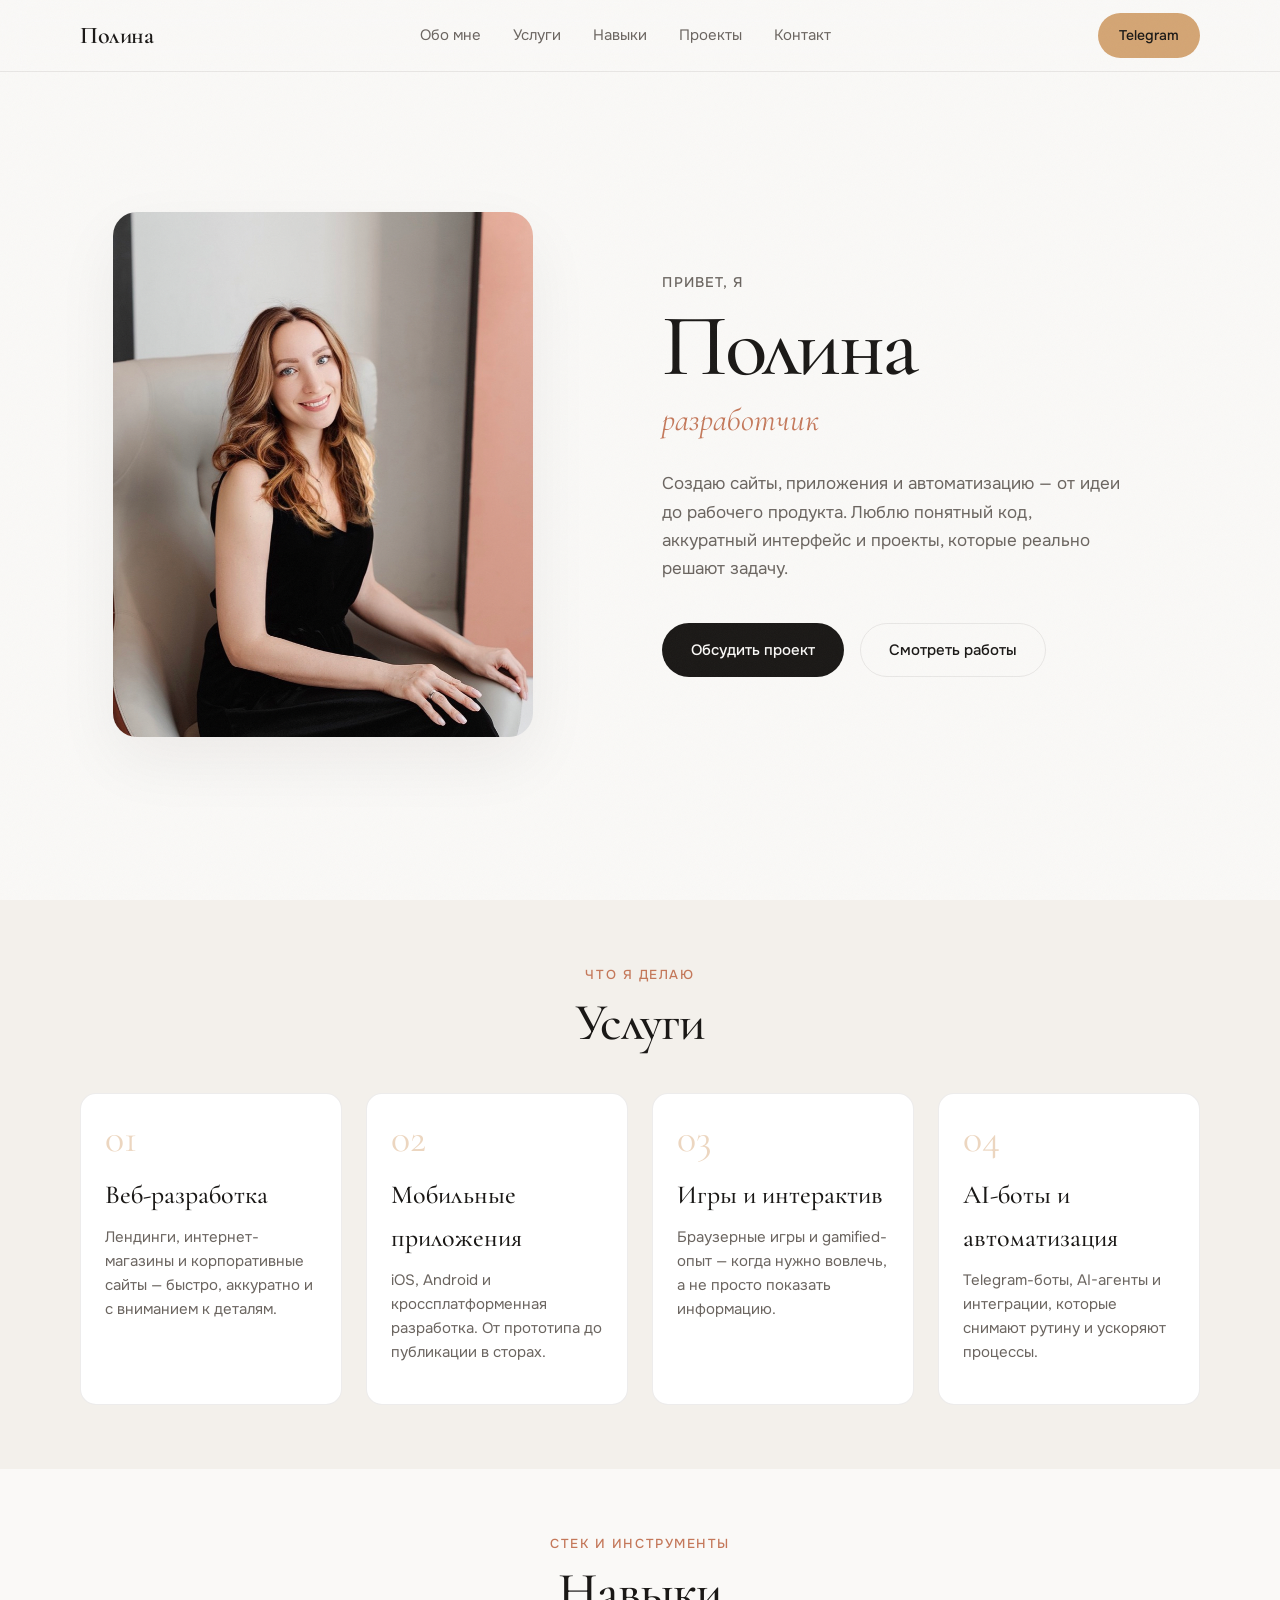
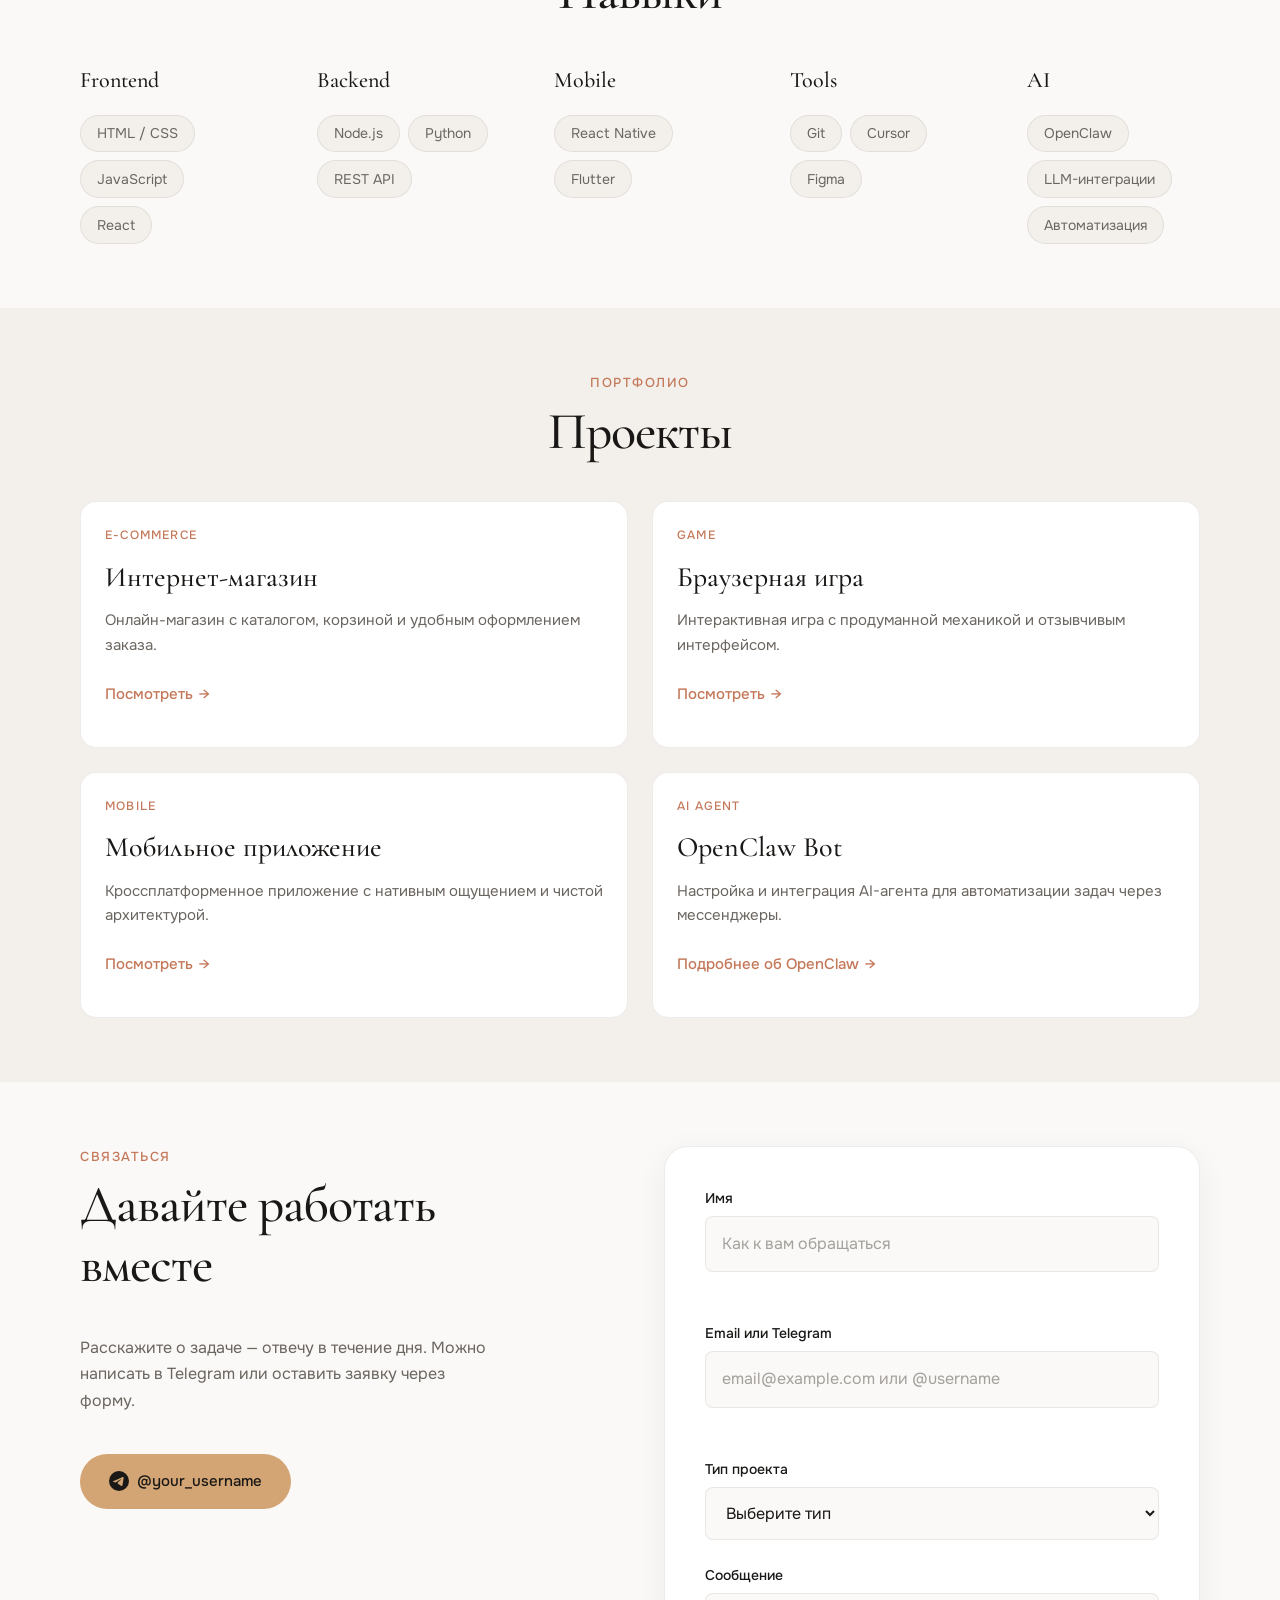
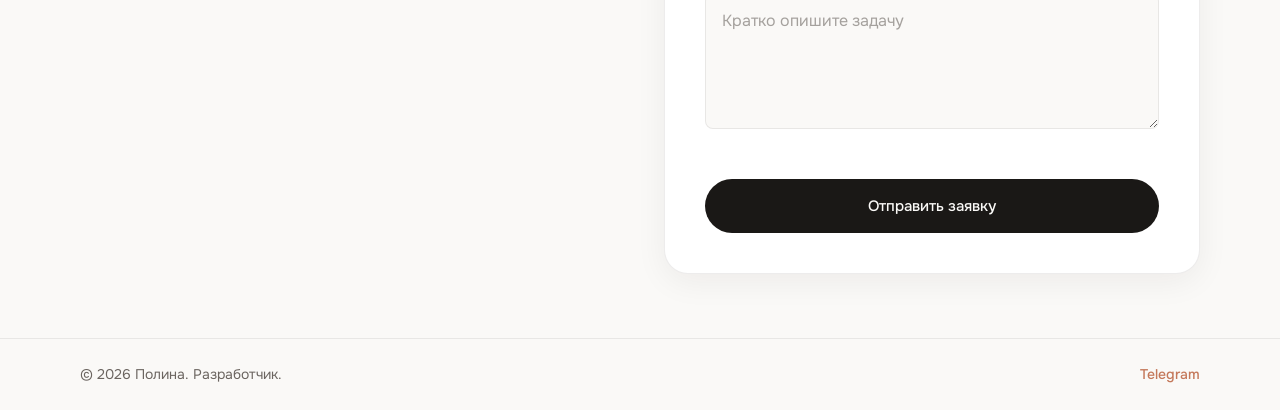
==== index.html @ 2aa5e1ec "создан mvp лендинга-визитки" ====
<!DOCTYPE html>
<html lang="ru">
<head>
  <meta charset="UTF-8">
  <meta name="viewport" content="width=device-width, initial-scale=1.0">
  <title>Полина — разработчик</title>
  <meta name="description" content="Разработчик сайтов, приложений и автоматизации. Создаю продукты от идеи до запуска.">
  <meta property="og:title" content="Полина — разработчик">
  <meta property="og:description" content="Разработчик сайтов, приложений и автоматизации. Создаю продукты от идеи до запуска.">
  <meta property="og:type" content="website">
  <meta property="og:image" content="assets/portrait.jpg">
  <meta property="og:locale" content="ru_RU">
  <link rel="preconnect" href="https://fonts.googleapis.com">
  <link rel="preconnect" href="https://fonts.gstatic.com" crossorigin>
  <link href="https://fonts.googleapis.com/css2?family=Cormorant+Garamond:ital,wght@0,400;0,500;0,600;1,400&family=Onest:wght@300;400;500&display=swap" rel="stylesheet">
  <link rel="stylesheet" href="css/styles.css">
</head>
<body>
  <a class="skip-link" href="#main">Перейти к содержимому</a>

  <header class="site-header" id="top">
    <nav class="nav" aria-label="Основная навигация">
      <!-- EDIT: замените @your_username на ваш Telegram -->
      <a class="nav__logo" href="#top">Полина</a>
      <ul class="nav__links">
        <li><a href="#about">Обо мне</a></li>
        <li><a href="#services">Услуги</a></li>
        <li><a href="#skills">Навыки</a></li>
        <li><a href="#projects">Проекты</a></li>
        <li><a href="#contact">Контакт</a></li>
      </ul>
      <a class="nav__cta btn btn--accent" href="https://t.me/your_username" target="_blank" rel="noopener noreferrer">Telegram</a>
      <button class="nav__toggle" type="button" aria-label="Открыть меню" aria-expanded="false" aria-controls="mobile-menu">
        <span></span>
        <span></span>
      </button>
    </nav>
    <div class="mobile-menu" id="mobile-menu" hidden>
      <ul>
        <li><a href="#about">Обо мне</a></li>
        <li><a href="#services">Услуги</a></li>
        <li><a href="#skills">Навыки</a></li>
        <li><a href="#projects">Проекты</a></li>
        <li><a href="#contact">Контакт</a></li>
        <li><a href="https://t.me/your_username" target="_blank" rel="noopener noreferrer">Telegram</a></li>
      </ul>
    </div>
  </header>

  <main id="main">
    <!-- EDIT: имя, роль и bio -->
    <section class="hero section" id="about" aria-labelledby="hero-title">
      <div class="hero__inner container">
        <div class="hero__photo reveal">
          <div class="hero__photo-frame">
            <img src="assets/portrait.jpg" alt="Полина — разработчик" width="480" height="600" loading="eager">
          </div>
        </div>
        <div class="hero__content reveal">
          <p class="hero__eyebrow">Привет, я</p>
          <h1 class="hero__title" id="hero-title">Полина</h1>
          <p class="hero__role">разработчик</p>
          <p class="hero__bio">
            Создаю сайты, приложения и автоматизацию — от идеи до рабочего продукта.
            Люблю понятный код, аккуратный интерфейс и проекты, которые реально решают задачу.
          </p>
          <div class="hero__actions">
            <a class="btn btn--primary" href="#contact">Обсудить проект</a>
            <a class="btn btn--ghost" href="#projects">Смотреть работы</a>
          </div>
        </div>
      </div>
    </section>

    <!-- EDIT: описания услуг -->
    <section class="services section section--alt" id="services" aria-labelledby="services-title">
      <div class="container">
        <header class="section-header reveal">
          <p class="section-eyebrow">Что я делаю</p>
          <h2 class="section-title" id="services-title">Услуги</h2>
        </header>
        <div class="services__grid">
          <article class="service-card reveal">
            <span class="service-card__num" aria-hidden="true">01</span>
            <h3 class="service-card__title">Веб-разработка</h3>
            <p class="service-card__text">Лендинги, интернет-магазины и корпоративные сайты — быстро, аккуратно и с вниманием к деталям.</p>
          </article>
          <article class="service-card reveal">
            <span class="service-card__num" aria-hidden="true">02</span>
            <h3 class="service-card__title">Мобильные приложения</h3>
            <p class="service-card__text">iOS, Android и кроссплатформенная разработка. От прототипа до публикации в сторах.</p>
          </article>
          <article class="service-card reveal">
            <span class="service-card__num" aria-hidden="true">03</span>
            <h3 class="service-card__title">Игры и интерактив</h3>
            <p class="service-card__text">Браузерные игры и gamified-опыт — когда нужно вовлечь, а не просто показать информацию.</p>
          </article>
          <article class="service-card reveal">
            <span class="service-card__num" aria-hidden="true">04</span>
            <h3 class="service-card__title">AI-боты и автоматизация</h3>
            <p class="service-card__text">Telegram-боты, AI-агенты и интеграции, которые снимают рутину и ускоряют процессы.</p>
          </article>
        </div>
      </div>
    </section>

    <!-- EDIT: навыки под ваш реальный стек -->
    <section class="skills section" id="skills" aria-labelledby="skills-title">
      <div class="container">
        <header class="section-header reveal">
          <p class="section-eyebrow">Стек и инструменты</p>
          <h2 class="section-title" id="skills-title">Навыки</h2>
        </header>
        <div class="skills__groups">
          <div class="skill-group reveal">
            <h3 class="skill-group__title">Frontend</h3>
            <ul class="skill-tags">
              <li>HTML / CSS</li>
              <li>JavaScript</li>
              <li>React</li>
            </ul>
          </div>
          <div class="skill-group reveal">
            <h3 class="skill-group__title">Backend</h3>
            <ul class="skill-tags">
              <li>Node.js</li>
              <li>Python</li>
              <li>REST API</li>
            </ul>
          </div>
          <div class="skill-group reveal">
            <h3 class="skill-group__title">Mobile</h3>
            <ul class="skill-tags">
              <li>React Native</li>
              <li>Flutter</li>
            </ul>
          </div>
          <div class="skill-group reveal">
            <h3 class="skill-group__title">Tools</h3>
            <ul class="skill-tags">
              <li>Git</li>
              <li>Cursor</li>
              <li>Figma</li>
            </ul>
          </div>
          <div class="skill-group reveal">
            <h3 class="skill-group__title">AI</h3>
            <ul class="skill-tags">
              <li>OpenClaw</li>
              <li>LLM-интеграции</li>
              <li>Автоматизация</li>
            </ul>
          </div>
        </div>
      </div>
    </section>

    <!-- EDIT: ссылки на проекты -->
    <section class="projects section section--alt" id="projects" aria-labelledby="projects-title">
      <div class="container">
        <header class="section-header reveal">
          <p class="section-eyebrow">Портфолио</p>
          <h2 class="section-title" id="projects-title">Проекты</h2>
        </header>
        <div class="projects__grid">
          <article class="project-card reveal">
            <p class="project-card__type">E-commerce</p>
            <h3 class="project-card__title">Интернет-магазин</h3>
            <p class="project-card__text">Онлайн-магазин с каталогом, корзиной и удобным оформлением заказа.</p>
            <a class="project-card__link" href="#" target="_blank" rel="noopener noreferrer">
              Посмотреть
              <span aria-hidden="true">→</span>
            </a>
          </article>
          <article class="project-card reveal">
            <p class="project-card__type">Game</p>
            <h3 class="project-card__title">Браузерная игра</h3>
            <p class="project-card__text">Интерактивная игра с продуманной механикой и отзывчивым интерфейсом.</p>
            <a class="project-card__link" href="#" target="_blank" rel="noopener noreferrer">
              Посмотреть
              <span aria-hidden="true">→</span>
            </a>
          </article>
          <article class="project-card reveal">
            <p class="project-card__type">Mobile</p>
            <h3 class="project-card__title">Мобильное приложение</h3>
            <p class="project-card__text">Кроссплатформенное приложение с нативным ощущением и чистой архитектурой.</p>
            <a class="project-card__link" href="#" target="_blank" rel="noopener noreferrer">
              Посмотреть
              <span aria-hidden="true">→</span>
            </a>
          </article>
          <article class="project-card reveal">
            <p class="project-card__type">AI Agent</p>
            <h3 class="project-card__title">OpenClaw Bot</h3>
            <p class="project-card__text">Настройка и интеграция AI-агента для автоматизации задач через мессенджеры.</p>
            <a class="project-card__link" href="https://openclaw.ai/" target="_blank" rel="noopener noreferrer">
              Подробнее об OpenClaw
              <span aria-hidden="true">→</span>
            </a>
          </article>
        </div>
      </div>
    </section>

    <!-- EDIT: Telegram @username -->
    <section class="contact section" id="contact" aria-labelledby="contact-title">
      <div class="container contact__inner">
        <div class="contact__info reveal">
          <header class="section-header section-header--left">
            <p class="section-eyebrow">Связаться</p>
            <h2 class="section-title" id="contact-title">Давайте работать вместе</h2>
          </header>
          <p class="contact__text">
            Расскажите о задаче — отвечу в течение дня. Можно написать в Telegram или оставить заявку через форму.
          </p>
          <a class="btn btn--accent btn--telegram" href="https://t.me/your_username" target="_blank" rel="noopener noreferrer">
            <svg width="20" height="20" viewBox="0 0 24 24" fill="currentColor" aria-hidden="true">
              <path d="M11.944 0A12 12 0 0 0 0 12a12 12 0 0 0 12 12 12 12 0 0 0 12-12A12 12 0 0 0 12 0a12 12 0 0 0-.056 0zm4.962 7.224c.1-.002.321.023.465.14a.506.506 0 0 1 .171.325c.016.093.036.306.02.472-.18 1.898-.962 6.502-1.36 8.627-.168.9-.499 1.201-.82 1.23-.696.065-1.225-.46-1.9-.902-1.056-.693-1.653-1.124-2.678-1.8-1.185-.78-.417-1.21.258-1.91.177-.184 3.247-2.977 3.307-3.23.007-.032.014-.15-.056-.212s-.174-.041-.249-.024c-.106.024-1.793 1.14-5.061 3.345-.48.33-.913.49-1.302.48-.428-.008-1.252-.241-1.865-.44-.752-.245-1.349-.374-1.297-.789.027-.216.325-.437.893-.663 3.498-1.524 5.83-2.529 6.998-3.014 3.332-1.386 4.025-1.627 4.476-1.635z"/>
            </svg>
            @your_username
          </a>
        </div>

        <div class="contact__form-wrap reveal">
          <form class="contact-form" id="contact-form" novalidate>
            <div class="form-group">
              <label for="name">Имя</label>
              <input type="text" id="name" name="name" required autocomplete="name" placeholder="Как к вам обращаться">
              <span class="form-error" id="name-error" role="alert"></span>
            </div>
            <div class="form-group">
              <label for="contact">Email или Telegram</label>
              <input type="text" id="contact-field" name="contact" required placeholder="email@example.com или @username">
              <span class="form-error" id="contact-error" role="alert"></span>
            </div>
            <div class="form-group">
              <label for="project-type">Тип проекта</label>
              <select id="project-type" name="project-type">
                <option value="">Выберите тип</option>
                <option value="web">Веб-сайт / магазин</option>
                <option value="mobile">Мобильное приложение</option>
                <option value="game">Игра / интерактив</option>
                <option value="bot">Бот / автоматизация</option>
                <option value="other">Другое</option>
              </select>
            </div>
            <div class="form-group">
              <label for="message">Сообщение</label>
              <textarea id="message" name="message" rows="4" required placeholder="Кратко опишите задачу"></textarea>
              <span class="form-error" id="message-error" role="alert"></span>
            </div>
            <button class="btn btn--primary btn--full" type="submit">Отправить заявку</button>
          </form>
          <div class="form-success" id="form-success" hidden>
            <p class="form-success__title">Спасибо!</p>
            <p class="form-success__text">Заявка получена. Скоро свяжусь с вами.</p>
            <button class="btn btn--ghost" type="button" id="form-reset">Отправить ещё</button>
          </div>
        </div>
      </div>
    </section>
  </main>

  <footer class="footer">
    <div class="container footer__inner">
      <p class="footer__copy">&copy; <span id="year"></span> Полина. Разработчик.</p>
      <a class="footer__link" href="https://t.me/your_username" target="_blank" rel="noopener noreferrer">Telegram</a>
    </div>
  </footer>

  <script src="js/main.js"></script>
</body>
</html>
---- css/styles.css ----
/* ===== Variables ===== */
:root {
  --color-bg: #FAF9F7;
  --color-bg-alt: #F3F0EB;
  --color-surface: #FFFFFF;
  --color-text: #1A1816;
  --color-text-muted: #6B6560;
  --color-accent: #D4A574;
  --color-accent-deep: #C4785A;
  --color-accent-soft: rgba(212, 165, 116, 0.18);
  --color-border: rgba(26, 24, 22, 0.08);
  --color-shadow: rgba(26, 24, 22, 0.06);

  --font-display: "Cormorant Garamond", Georgia, serif;
  --font-body: "Onest", system-ui, sans-serif;

  --space-xs: 0.5rem;
  --space-sm: 1rem;
  --space-md: 1.5rem;
  --space-lg: 2.5rem;
  --space-xl: 4rem;
  --space-2xl: 6rem;

  --radius-sm: 8px;
  --radius-md: 16px;
  --radius-lg: 24px;

  --transition: 0.35s cubic-bezier(0.22, 1, 0.36, 1);
  --header-height: 72px;
}

/* ===== Reset & Base ===== */
*,
*::before,
*::after {
  box-sizing: border-box;
  margin: 0;
  padding: 0;
}

html {
  scroll-behavior: smooth;
  scroll-padding-top: var(--header-height);
}

body {
  font-family: var(--font-body);
  font-weight: 400;
  font-size: 1rem;
  line-height: 1.65;
  color: var(--color-text);
  background-color: var(--color-bg);
  -webkit-font-smoothing: antialiased;
  position: relative;
}

body::before {
  content: "";
  position: fixed;
  inset: 0;
  pointer-events: none;
  z-index: 9999;
  opacity: 0.035;
  background-image: url("data:image/svg+xml,%3Csvg viewBox='0 0 256 256' xmlns='http://www.w3.org/2000/svg'%3E%3Cfilter id='n'%3E%3CfeTurbulence type='fractalNoise' baseFrequency='0.85' numOctaves='4' stitchTiles='stitch'/%3E%3C/filter%3E%3Crect width='100%25' height='100%25' filter='url(%23n)'/%3E%3C/svg%3E");
  background-repeat: repeat;
  background-size: 180px;
}

img {
  display: block;
  max-width: 100%;
  height: auto;
}

a {
  color: inherit;
  text-decoration: none;
}

ul {
  list-style: none;
}

button,
input,
select,
textarea {
  font: inherit;
  color: inherit;
}

/* ===== Utilities ===== */
.container {
  width: min(1120px, calc(100% - 2.5rem));
  margin-inline: auto;
}

.skip-link {
  position: absolute;
  top: -100%;
  left: 1rem;
  z-index: 10000;
  padding: 0.75rem 1.25rem;
  background: var(--color-text);
  color: var(--color-bg);
  border-radius: var(--radius-sm);
  transition: top var(--transition);
}

.skip-link:focus {
  top: 1rem;
}

.section {
  padding-block: var(--space-xl);
}

.section--alt {
  background-color: var(--color-bg-alt);
}

.section-header {
  text-align: center;
  margin-bottom: var(--space-lg);
}

.section-header--left {
  text-align: left;
}

.section-eyebrow {
  font-size: 0.8125rem;
  font-weight: 500;
  letter-spacing: 0.12em;
  text-transform: uppercase;
  color: var(--color-accent-deep);
  margin-bottom: var(--space-xs);
}

.section-title {
  font-family: var(--font-display);
  font-size: clamp(2.25rem, 5vw, 3.25rem);
  font-weight: 500;
  line-height: 1.15;
  letter-spacing: -0.02em;
}

/* ===== Buttons ===== */
.btn {
  display: inline-flex;
  align-items: center;
  justify-content: center;
  gap: 0.5rem;
  padding: 0.875rem 1.75rem;
  font-size: 0.9375rem;
  font-weight: 500;
  border-radius: 100px;
  border: 1.5px solid transparent;
  cursor: pointer;
  transition: background var(--transition), color var(--transition), border-color var(--transition), transform 0.2s ease;
}

.btn:hover {
  transform: translateY(-1px);
}

.btn--primary {
  background: var(--color-text);
  color: var(--color-bg);
}

.btn--primary:hover {
  background: #2e2a27;
}

.btn--accent {
  background: var(--color-accent);
  color: var(--color-text);
}

.btn--accent:hover {
  background: var(--color-accent-deep);
  color: var(--color-bg);
}

.btn--ghost {
  background: transparent;
  border-color: var(--color-border);
  color: var(--color-text);
}

.btn--ghost:hover {
  border-color: var(--color-accent);
  color: var(--color-accent-deep);
}

.btn--full {
  width: 100%;
}

.btn--telegram svg {
  flex-shrink: 0;
}

/* ===== Header & Nav ===== */
.site-header {
  position: sticky;
  top: 0;
  z-index: 1000;
  height: var(--header-height);
  background: rgba(250, 249, 247, 0.88);
  backdrop-filter: blur(12px);
  border-bottom: 1px solid var(--color-border);
}

.nav {
  display: flex;
  align-items: center;
  justify-content: space-between;
  height: 100%;
  width: min(1120px, calc(100% - 2.5rem));
  margin-inline: auto;
}

.nav__logo {
  font-family: var(--font-display);
  font-size: 1.5rem;
  font-weight: 600;
  letter-spacing: -0.02em;
}

.nav__links {
  display: none;
  gap: 2rem;
}

.nav__links a {
  font-size: 0.9375rem;
  color: var(--color-text-muted);
  transition: color var(--transition);
}

.nav__links a:hover {
  color: var(--color-text);
}

.nav__cta {
  display: none;
  padding: 0.625rem 1.25rem;
  font-size: 0.875rem;
}

.nav__toggle {
  display: flex;
  flex-direction: column;
  justify-content: center;
  gap: 6px;
  width: 40px;
  height: 40px;
  background: none;
  border: none;
  cursor: pointer;
  padding: 8px;
}

.nav__toggle span {
  display: block;
  width: 100%;
  height: 1.5px;
  background: var(--color-text);
  transition: transform var(--transition), opacity var(--transition);
}

.nav__toggle[aria-expanded="true"] span:first-child {
  transform: translateY(3.75px) rotate(45deg);
}

.nav__toggle[aria-expanded="true"] span:last-child {
  transform: translateY(-3.75px) rotate(-45deg);
}

.mobile-menu {
  position: absolute;
  top: var(--header-height);
  left: 0;
  right: 0;
  background: var(--color-bg);
  border-bottom: 1px solid var(--color-border);
  padding: var(--space-md);
}

.mobile-menu ul {
  display: flex;
  flex-direction: column;
  gap: var(--space-sm);
}

.mobile-menu a {
  display: block;
  padding: 0.75rem 0;
  font-size: 1.0625rem;
  color: var(--color-text-muted);
  border-bottom: 1px solid var(--color-border);
}

.mobile-menu li:last-child a {
  border-bottom: none;
  color: var(--color-accent-deep);
  font-weight: 500;
}

/* ===== Hero ===== */
.hero {
  padding-block: var(--space-lg) var(--space-xl);
  min-height: calc(100vh - var(--header-height));
  display: flex;
  align-items: center;
}

.hero__inner {
  display: grid;
  gap: var(--space-lg);
  align-items: center;
}

.hero__photo-frame {
  position: relative;
  border-radius: var(--radius-lg);
  overflow: hidden;
  aspect-ratio: 4 / 5;
  max-width: 420px;
  margin-inline: auto;
  box-shadow: 0 24px 64px var(--color-shadow);
}

.hero__photo-frame::before {
  content: "";
  position: absolute;
  inset: -12%;
  background: radial-gradient(ellipse at 30% 70%, var(--color-accent-soft), transparent 70%);
  z-index: -1;
}

.hero__photo-frame img {
  width: 100%;
  height: 100%;
  object-fit: cover;
}

.hero__eyebrow {
  font-size: 0.875rem;
  font-weight: 500;
  letter-spacing: 0.08em;
  text-transform: uppercase;
  color: var(--color-text-muted);
  margin-bottom: var(--space-xs);
}

.hero__title {
  font-family: var(--font-display);
  font-size: clamp(3.5rem, 10vw, 5.5rem);
  font-weight: 500;
  line-height: 1;
  letter-spacing: -0.03em;
  margin-bottom: 0.25rem;
}

.hero__role {
  font-family: var(--font-display);
  font-size: clamp(1.5rem, 4vw, 2rem);
  font-style: italic;
  font-weight: 400;
  color: var(--color-accent-deep);
  margin-bottom: var(--space-md);
}

.hero__bio {
  font-size: 1.0625rem;
  color: var(--color-text-muted);
  max-width: 42ch;
  margin-bottom: var(--space-lg);
}

.hero__actions {
  display: flex;
  flex-wrap: wrap;
  gap: var(--space-sm);
}

/* ===== Services ===== */
.services__grid {
  display: grid;
  gap: var(--space-md);
}

.service-card {
  background: var(--color-surface);
  border: 1px solid var(--color-border);
  border-radius: var(--radius-md);
  padding: var(--space-md) var(--space-md) var(--space-lg);
  transition: box-shadow var(--transition), transform var(--transition);
}

.service-card:hover {
  box-shadow: 0 12px 40px var(--color-shadow);
  transform: translateY(-2px);
}

.service-card__num {
  display: block;
  font-family: var(--font-display);
  font-size: 2.5rem;
  font-weight: 400;
  color: rgba(212, 165, 116, 0.45);
  line-height: 1;
  margin-bottom: var(--space-sm);
}

.service-card__title {
  font-family: var(--font-display);
  font-size: 1.625rem;
  font-weight: 500;
  margin-bottom: var(--space-xs);
}

.service-card__text {
  font-size: 0.9375rem;
  color: var(--color-text-muted);
  line-height: 1.6;
}

/* ===== Skills ===== */
.skills__groups {
  display: grid;
  gap: var(--space-md);
}

.skill-group {
  padding-bottom: var(--space-md);
  border-bottom: 1px solid var(--color-border);
}

.skill-group:last-child {
  border-bottom: none;
  padding-bottom: 0;
}

.skill-group__title {
  font-family: var(--font-display);
  font-size: 1.375rem;
  font-weight: 500;
  margin-bottom: var(--space-sm);
}

.skill-tags {
  display: flex;
  flex-wrap: wrap;
  gap: 0.5rem;
}

.skill-tags li {
  padding: 0.4rem 1rem;
  font-size: 0.875rem;
  background: var(--color-bg-alt);
  border: 1px solid var(--color-border);
  border-radius: 100px;
  color: var(--color-text-muted);
  transition: background var(--transition), border-color var(--transition), color var(--transition);
}

.skill-tags li:hover {
  background: var(--color-accent-soft);
  border-color: rgba(212, 165, 116, 0.35);
  color: var(--color-text);
}

/* ===== Projects ===== */
.projects__grid {
  display: grid;
  gap: var(--space-md);
}

.project-card {
  background: var(--color-surface);
  border: 1px solid var(--color-border);
  border-radius: var(--radius-md);
  padding: var(--space-md) var(--space-md) var(--space-lg);
  display: flex;
  flex-direction: column;
  transition: box-shadow var(--transition), transform var(--transition);
}

.project-card:hover {
  box-shadow: 0 16px 48px var(--color-shadow);
  transform: translateY(-3px);
}

.project-card__type {
  font-size: 0.75rem;
  font-weight: 500;
  letter-spacing: 0.1em;
  text-transform: uppercase;
  color: var(--color-accent-deep);
  margin-bottom: var(--space-xs);
}

.project-card__title {
  font-family: var(--font-display);
  font-size: 1.75rem;
  font-weight: 500;
  margin-bottom: var(--space-xs);
}

.project-card__text {
  font-size: 0.9375rem;
  color: var(--color-text-muted);
  flex: 1;
  margin-bottom: var(--space-md);
}

.project-card__link {
  display: inline-flex;
  align-items: center;
  gap: 0.375rem;
  font-size: 0.9375rem;
  font-weight: 500;
  color: var(--color-accent-deep);
  transition: gap var(--transition);
}

.project-card__link:hover {
  gap: 0.625rem;
}

/* ===== Contact ===== */
.contact__inner {
  display: grid;
  gap: var(--space-xl);
  align-items: start;
}

.contact__text {
  color: var(--color-text-muted);
  max-width: 38ch;
  margin-bottom: var(--space-lg);
}

.contact__form-wrap {
  background: var(--color-surface);
  border: 1px solid var(--color-border);
  border-radius: var(--radius-lg);
  padding: var(--space-lg);
  box-shadow: 0 8px 32px var(--color-shadow);
}

.contact-form {
  display: flex;
  flex-direction: column;
  gap: var(--space-md);
}

.form-group {
  display: flex;
  flex-direction: column;
  gap: 0.375rem;
}

.form-group label {
  font-size: 0.875rem;
  font-weight: 500;
}

.form-group input,
.form-group select,
.form-group textarea {
  padding: 0.875rem 1rem;
  background: var(--color-bg);
  border: 1px solid var(--color-border);
  border-radius: var(--radius-sm);
  transition: border-color var(--transition), box-shadow var(--transition);
}

.form-group input:focus,
.form-group select:focus,
.form-group textarea:focus {
  outline: none;
  border-color: var(--color-accent);
  box-shadow: 0 0 0 3px var(--color-accent-soft);
}

.form-group input::placeholder,
.form-group textarea::placeholder {
  color: rgba(107, 101, 96, 0.6);
}

.form-group textarea {
  resize: vertical;
  min-height: 120px;
}

.form-group input.error,
.form-group textarea.error {
  border-color: var(--color-accent-deep);
}

.form-error {
  font-size: 0.8125rem;
  color: var(--color-accent-deep);
  min-height: 1.25rem;
}

.form-success {
  text-align: center;
  padding: var(--space-lg) var(--space-sm);
}

.form-success__title {
  font-family: var(--font-display);
  font-size: 2rem;
  font-weight: 500;
  margin-bottom: var(--space-xs);
}

.form-success__text {
  color: var(--color-text-muted);
  margin-bottom: var(--space-md);
}

/* ===== Footer ===== */
.footer {
  padding-block: var(--space-md);
  border-top: 1px solid var(--color-border);
}

.footer__inner {
  display: flex;
  align-items: center;
  justify-content: space-between;
  gap: var(--space-sm);
}

.footer__copy {
  font-size: 0.875rem;
  color: var(--color-text-muted);
}

.footer__link {
  font-size: 0.875rem;
  font-weight: 500;
  color: var(--color-accent-deep);
  transition: color var(--transition);
}

.footer__link:hover {
  color: var(--color-text);
}

/* ===== Animations ===== */
.reveal {
  opacity: 0;
  transform: translateY(24px);
  transition: opacity 0.7s cubic-bezier(0.22, 1, 0.36, 1),
              transform 0.7s cubic-bezier(0.22, 1, 0.36, 1);
}

.reveal.visible {
  opacity: 1;
  transform: translateY(0);
}

.hero .reveal:nth-child(1) { transition-delay: 0.1s; }
.hero .reveal:nth-child(2) { transition-delay: 0.25s; }

/* ===== Responsive ===== */
@media (min-width: 768px) {
  .nav__links {
    display: flex;
  }

  .nav__cta {
    display: inline-flex;
  }

  .nav__toggle {
    display: none;
  }

  .mobile-menu {
    display: none !important;
  }

  .services__grid {
    grid-template-columns: repeat(2, 1fr);
  }

  .skills__groups {
    grid-template-columns: repeat(2, 1fr);
    gap: var(--space-lg) var(--space-xl);
  }

  .skill-group {
    border-bottom: none;
    padding-bottom: 0;
  }

  .projects__grid {
    grid-template-columns: repeat(2, 1fr);
  }

  .contact__inner {
    grid-template-columns: 1fr 1.1fr;
    gap: var(--space-2xl);
  }
}

@media (min-width: 1024px) {
  .hero__inner {
    grid-template-columns: 0.95fr 1.05fr;
    gap: var(--space-2xl);
  }

  .hero__photo {
    order: 1;
  }

  .hero__content {
    order: 2;
  }

  .hero__photo-frame {
    margin-inline: 0 0 auto;
  }

  .services__grid {
    grid-template-columns: repeat(4, 1fr);
  }

  .skills__groups {
    grid-template-columns: repeat(5, 1fr);
  }
}

@media (prefers-reduced-motion: reduce) {
  html {
    scroll-behavior: auto;
  }

  .reveal {
    opacity: 1;
    transform: none;
    transition: none;
  }

  .btn:hover,
  .service-card:hover,
  .project-card:hover {
    transform: none;
  }
}
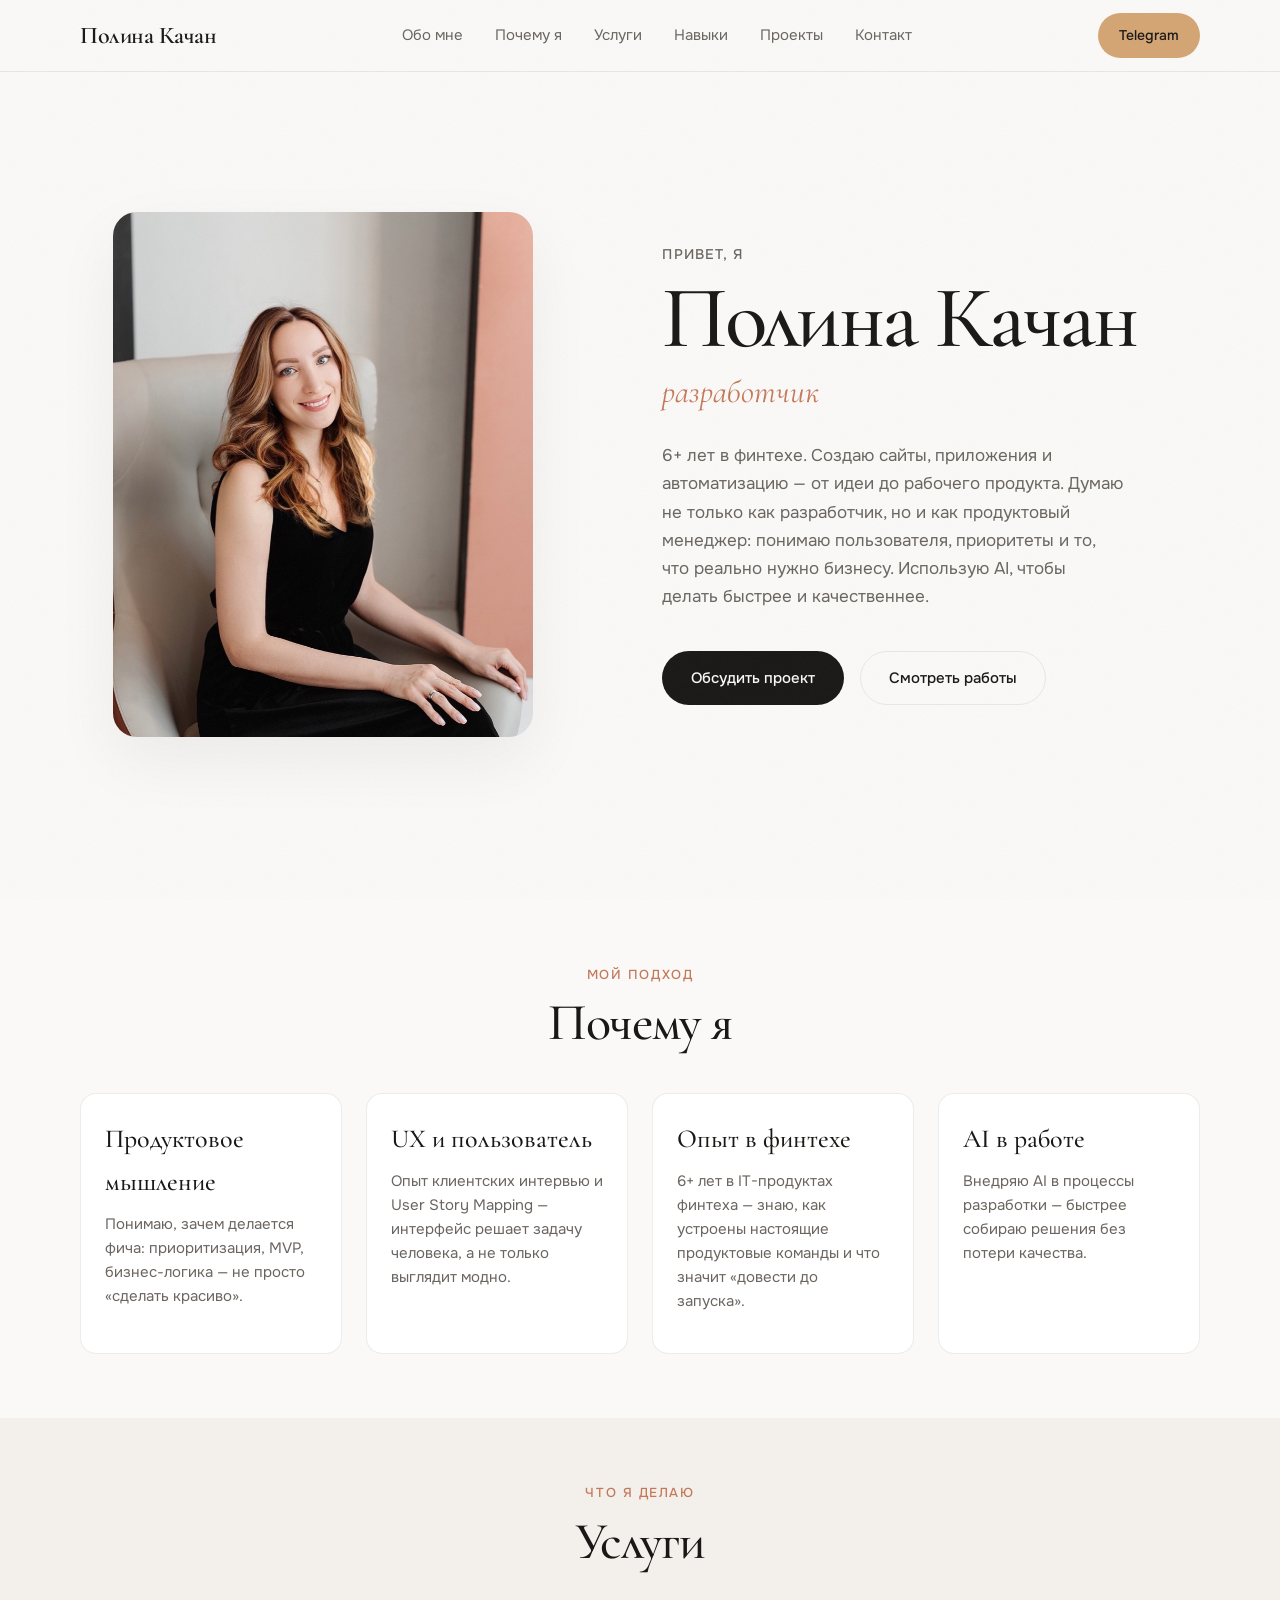
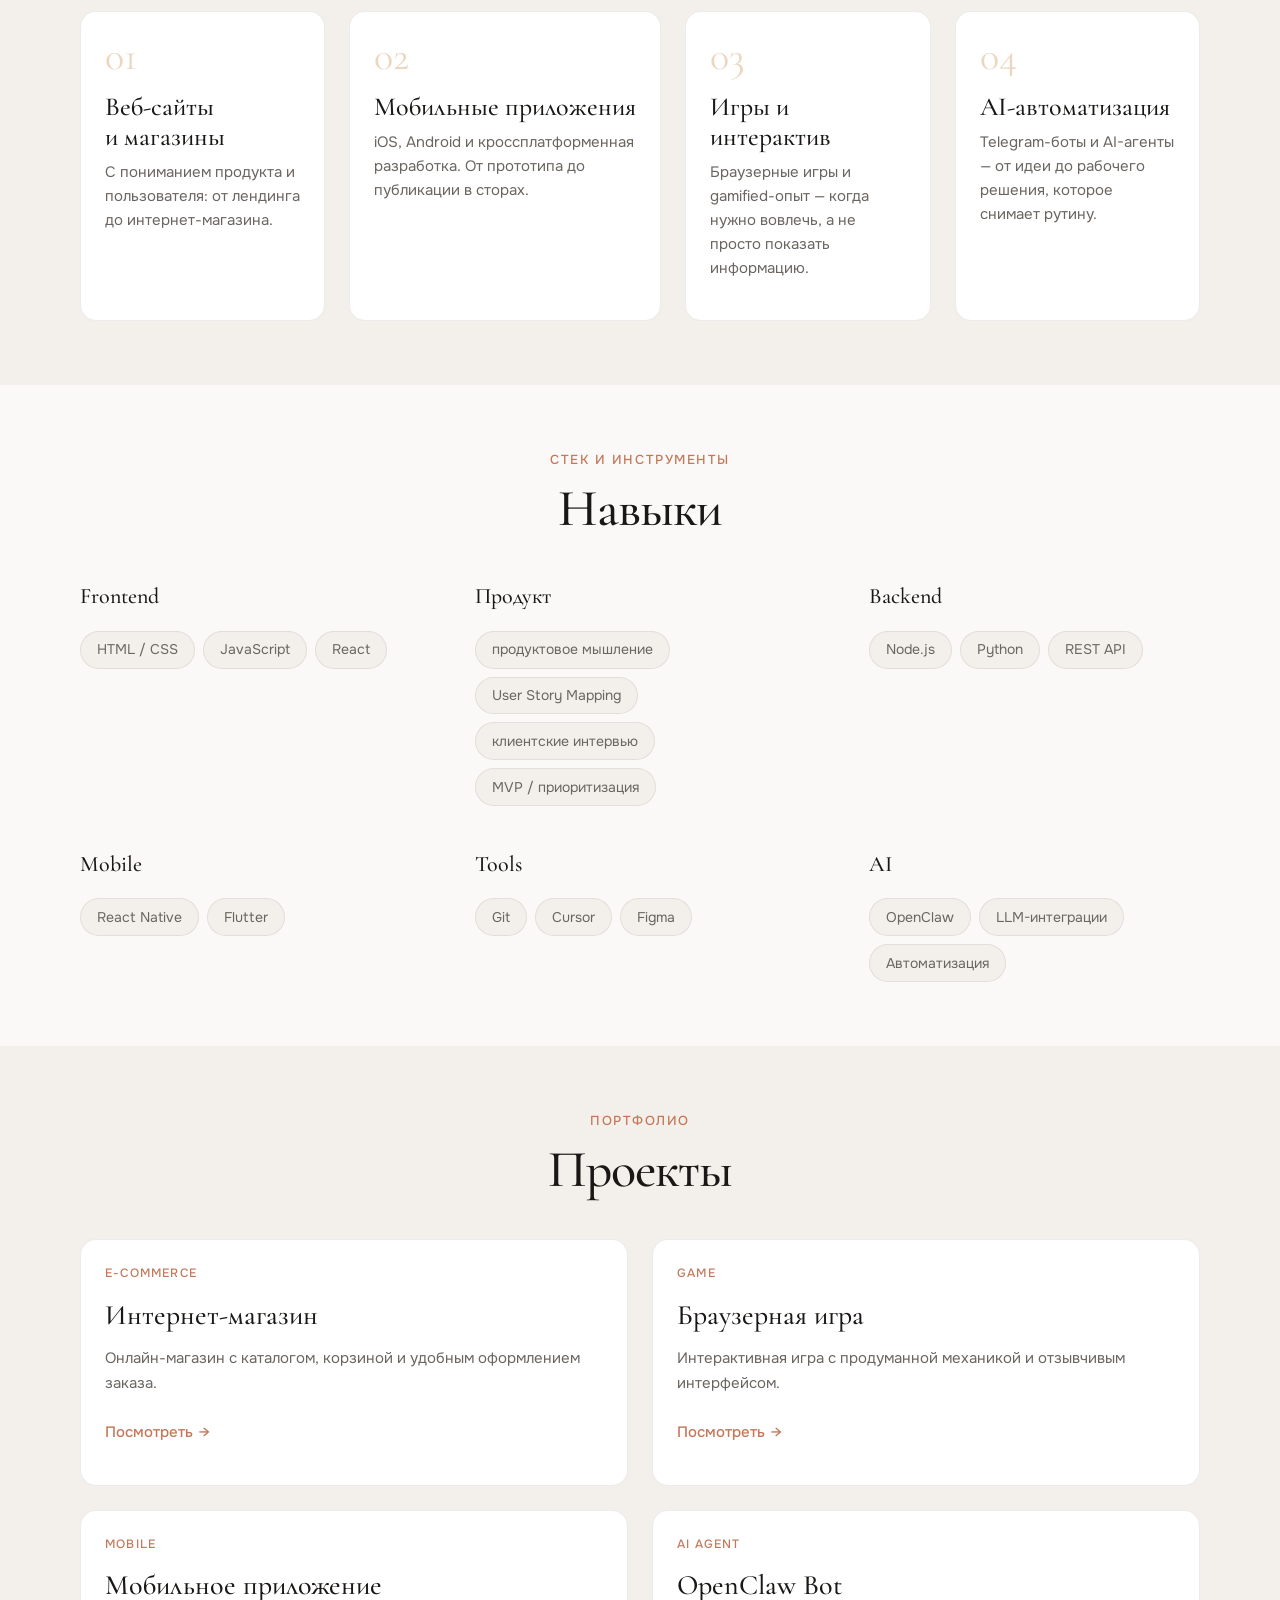
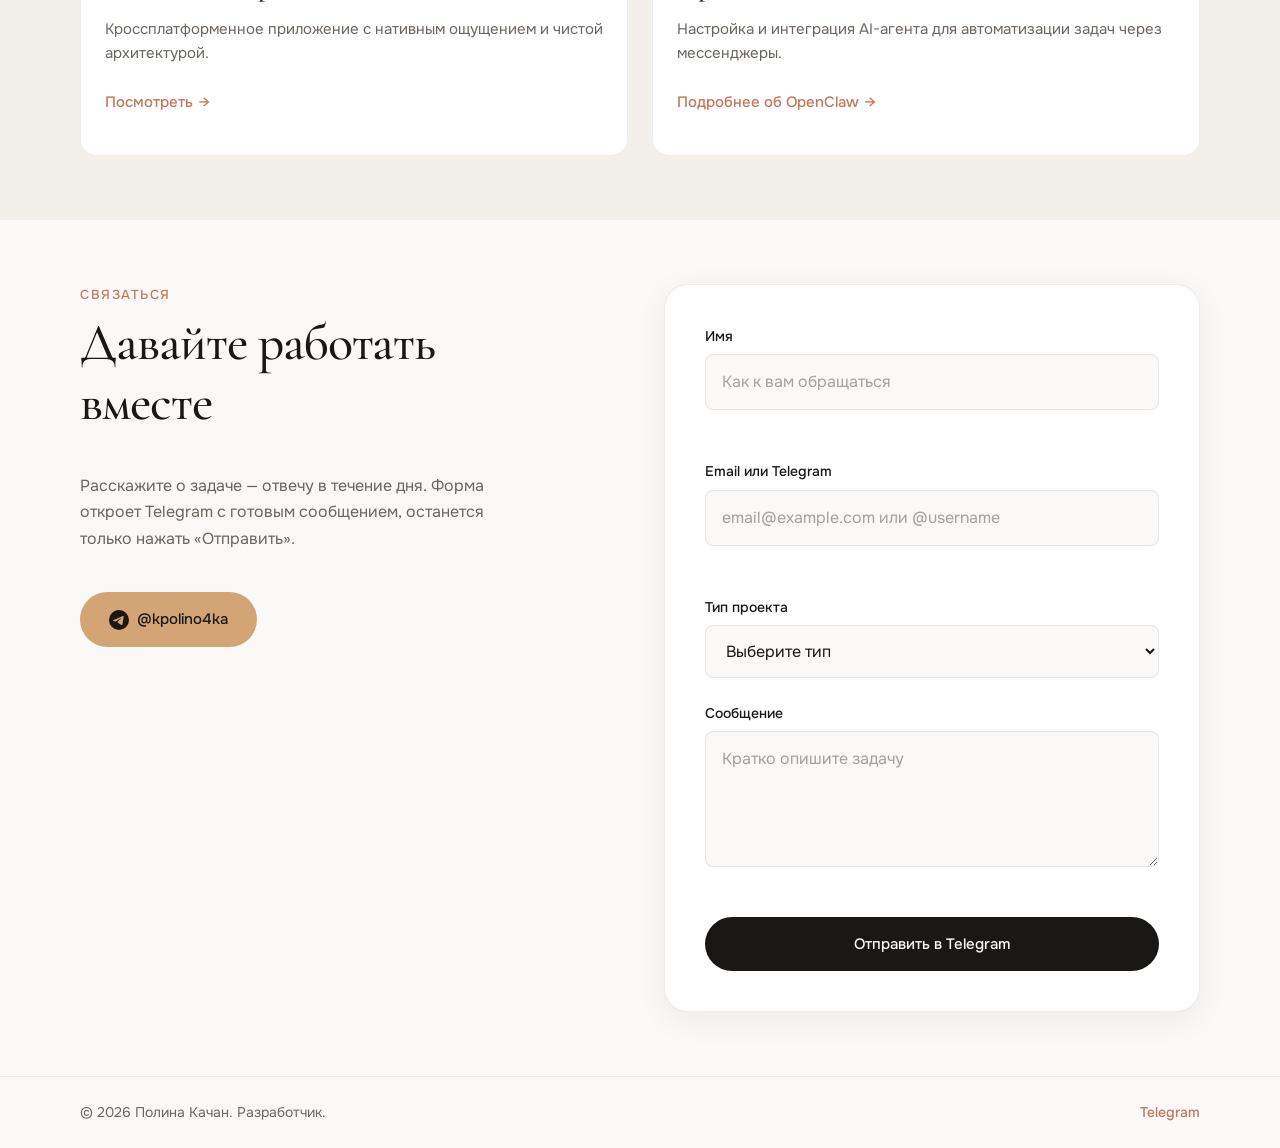
==== commit 2d12cd42: "Обновлено содержание сайта, добавлены контакты, исправлены ошибки" ====
--- a/index.html
+++ b/index.html
@@ -3,10 +3,10 @@
 <head>
   <meta charset="UTF-8">
   <meta name="viewport" content="width=device-width, initial-scale=1.0">
-  <title>Полина — разработчик</title>
-  <meta name="description" content="Разработчик сайтов, приложений и автоматизации. Создаю продукты от идеи до запуска.">
-  <meta property="og:title" content="Полина — разработчик">
-  <meta property="og:description" content="Разработчик сайтов, приложений и автоматизации. Создаю продукты от идеи до запуска.">
+  <title>Полина Качан — разработчик с продуктовым бэкграундом</title>
+  <meta name="description" content="Полина Качан — разработчик с продуктовым бэкграундом. Сайты, приложения и AI-автоматизация — от идеи до запуска.">
+  <meta property="og:title" content="Полина Качан — разработчик с продуктовым бэкграундом">
+  <meta property="og:description" content="Полина Качан — разработчик с продуктовым бэкграундом. Сайты, приложения и AI-автоматизация — от идеи до запуска.">
   <meta property="og:type" content="website">
   <meta property="og:image" content="assets/portrait.jpg">
   <meta property="og:locale" content="ru_RU">
@@ -20,16 +20,16 @@
 
   <header class="site-header" id="top">
     <nav class="nav" aria-label="Основная навигация">
-      <!-- EDIT: замените @your_username на ваш Telegram -->
-      <a class="nav__logo" href="#top">Полина</a>
+      <a class="nav__logo" href="#top">Полина Качан</a>
       <ul class="nav__links">
         <li><a href="#about">Обо мне</a></li>
+        <li><a href="#why">Почему я</a></li>
         <li><a href="#services">Услуги</a></li>
         <li><a href="#skills">Навыки</a></li>
         <li><a href="#projects">Проекты</a></li>
         <li><a href="#contact">Контакт</a></li>
       </ul>
-      <a class="nav__cta btn btn--accent" href="https://t.me/your_username" target="_blank" rel="noopener noreferrer">Telegram</a>
+      <a class="nav__cta btn btn--accent" href="https://t.me/kpolino4ka" target="_blank" rel="noopener noreferrer">Telegram</a>
       <button class="nav__toggle" type="button" aria-label="Открыть меню" aria-expanded="false" aria-controls="mobile-menu">
         <span></span>
         <span></span>
@@ -38,11 +38,12 @@
     <div class="mobile-menu" id="mobile-menu" hidden>
       <ul>
         <li><a href="#about">Обо мне</a></li>
+        <li><a href="#why">Почему я</a></li>
         <li><a href="#services">Услуги</a></li>
         <li><a href="#skills">Навыки</a></li>
         <li><a href="#projects">Проекты</a></li>
         <li><a href="#contact">Контакт</a></li>
-        <li><a href="https://t.me/your_username" target="_blank" rel="noopener noreferrer">Telegram</a></li>
+        <li><a href="https://t.me/kpolino4ka" target="_blank" rel="noopener noreferrer">Telegram</a></li>
       </ul>
     </div>
   </header>
@@ -53,21 +54,49 @@
       <div class="hero__inner container">
         <div class="hero__photo reveal">
           <div class="hero__photo-frame">
-            <img src="assets/portrait.jpg" alt="Полина — разработчик" width="480" height="600" loading="eager">
+            <img src="assets/portrait.jpg" alt="Полина Качан — разработчик" width="480" height="600" loading="eager">
           </div>
         </div>
         <div class="hero__content reveal">
           <p class="hero__eyebrow">Привет, я</p>
-          <h1 class="hero__title" id="hero-title">Полина</h1>
+          <h1 class="hero__title" id="hero-title">Полина Качан</h1>
           <p class="hero__role">разработчик</p>
           <p class="hero__bio">
-            Создаю сайты, приложения и автоматизацию — от идеи до рабочего продукта.
-            Люблю понятный код, аккуратный интерфейс и проекты, которые реально решают задачу.
+            6+ лет в финтехе. Создаю сайты, приложения и автоматизацию — от идеи до рабочего продукта.
+            Думаю не только как разработчик, но и как продуктовый менеджер: понимаю пользователя,
+            приоритеты и то, что реально нужно бизнесу. Использую AI, чтобы делать быстрее и качественнее.
           </p>
           <div class="hero__actions">
             <a class="btn btn--primary" href="#contact">Обсудить проект</a>
             <a class="btn btn--ghost" href="#projects">Смотреть работы</a>
           </div>
+        </div>
+      </div>
+    </section>
+
+    <section class="why section" id="why" aria-labelledby="why-title">
+      <div class="container">
+        <header class="section-header reveal">
+          <p class="section-eyebrow">Мой подход</p>
+          <h2 class="section-title" id="why-title">Почему я</h2>
+        </header>
+        <div class="why__grid">
+          <article class="why-card reveal">
+            <h3 class="why-card__title">Продуктовое мышление</h3>
+            <p class="why-card__text">Понимаю, зачем делается фича: приоритизация, MVP, бизнес-логика — не просто «сделать красиво».</p>
+          </article>
+          <article class="why-card reveal">
+            <h3 class="why-card__title">UX и пользователь</h3>
+            <p class="why-card__text">Опыт клиентских интервью и User Story Mapping — интерфейс решает задачу человека, а не только выглядит модно.</p>
+          </article>
+          <article class="why-card reveal">
+            <h3 class="why-card__title">Опыт в финтехе</h3>
+            <p class="why-card__text">6+ лет в IT-продуктах финтеха — знаю, как устроены настоящие продуктовые команды и что значит «довести до запуска».</p>
+          </article>
+          <article class="why-card reveal">
+            <h3 class="why-card__title">AI в работе</h3>
+            <p class="why-card__text">Внедряю AI в процессы разработки — быстрее собираю решения без потери качества.</p>
+          </article>
         </div>
       </div>
     </section>
@@ -82,12 +111,12 @@
         <div class="services__grid">
           <article class="service-card reveal">
             <span class="service-card__num" aria-hidden="true">01</span>
-            <h3 class="service-card__title">Веб-разработка</h3>
-            <p class="service-card__text">Лендинги, интернет-магазины и корпоративные сайты — быстро, аккуратно и с вниманием к деталям.</p>
+            <h3 class="service-card__title">Веб-сайты и&nbsp;магазины</h3>
+            <p class="service-card__text">С пониманием продукта и пользователя: от лендинга до интернет-магазина.</p>
           </article>
           <article class="service-card reveal">
             <span class="service-card__num" aria-hidden="true">02</span>
-            <h3 class="service-card__title">Мобильные приложения</h3>
+            <h3 class="service-card__title">Мобильные&nbsp;приложения</h3>
             <p class="service-card__text">iOS, Android и кроссплатформенная разработка. От прототипа до публикации в сторах.</p>
           </article>
           <article class="service-card reveal">
@@ -97,8 +126,8 @@
           </article>
           <article class="service-card reveal">
             <span class="service-card__num" aria-hidden="true">04</span>
-            <h3 class="service-card__title">AI-боты и автоматизация</h3>
-            <p class="service-card__text">Telegram-боты, AI-агенты и интеграции, которые снимают рутину и ускоряют процессы.</p>
+            <h3 class="service-card__title">AI-автоматизация</h3>
+            <p class="service-card__text">Telegram-боты и AI-агенты — от идеи до рабочего решения, которое снимает рутину.</p>
           </article>
         </div>
       </div>
@@ -118,6 +147,15 @@
               <li>HTML / CSS</li>
               <li>JavaScript</li>
               <li>React</li>
+            </ul>
+          </div>
+          <div class="skill-group reveal">
+            <h3 class="skill-group__title">Продукт</h3>
+            <ul class="skill-tags">
+              <li>продуктовое мышление</li>
+              <li>User Story Mapping</li>
+              <li>клиентские интервью</li>
+              <li>MVP / приоритизация</li>
             </ul>
           </div>
           <div class="skill-group reveal">
@@ -203,7 +241,7 @@
       </div>
     </section>
 
-    <!-- EDIT: Telegram @username -->
+    <!-- Telegram: @kpolino4ka -->
     <section class="contact section" id="contact" aria-labelledby="contact-title">
       <div class="container contact__inner">
         <div class="contact__info reveal">
@@ -212,13 +250,13 @@
             <h2 class="section-title" id="contact-title">Давайте работать вместе</h2>
           </header>
           <p class="contact__text">
-            Расскажите о задаче — отвечу в течение дня. Можно написать в Telegram или оставить заявку через форму.
+            Расскажите о задаче — отвечу в течение дня. Форма откроет Telegram с готовым сообщением, останется только нажать «Отправить».
           </p>
-          <a class="btn btn--accent btn--telegram" href="https://t.me/your_username" target="_blank" rel="noopener noreferrer">
+          <a class="btn btn--accent btn--telegram" href="https://t.me/kpolino4ka" target="_blank" rel="noopener noreferrer">
             <svg width="20" height="20" viewBox="0 0 24 24" fill="currentColor" aria-hidden="true">
               <path d="M11.944 0A12 12 0 0 0 0 12a12 12 0 0 0 12 12 12 12 0 0 0 12-12A12 12 0 0 0 12 0a12 12 0 0 0-.056 0zm4.962 7.224c.1-.002.321.023.465.14a.506.506 0 0 1 .171.325c.016.093.036.306.02.472-.18 1.898-.962 6.502-1.36 8.627-.168.9-.499 1.201-.82 1.23-.696.065-1.225-.46-1.9-.902-1.056-.693-1.653-1.124-2.678-1.8-1.185-.78-.417-1.21.258-1.91.177-.184 3.247-2.977 3.307-3.23.007-.032.014-.15-.056-.212s-.174-.041-.249-.024c-.106.024-1.793 1.14-5.061 3.345-.48.33-.913.49-1.302.48-.428-.008-1.252-.241-1.865-.44-.752-.245-1.349-.374-1.297-.789.027-.216.325-.437.893-.663 3.498-1.524 5.83-2.529 6.998-3.014 3.332-1.386 4.025-1.627 4.476-1.635z"/>
             </svg>
-            @your_username
+            @kpolino4ka
           </a>
         </div>
 
@@ -250,11 +288,11 @@
               <textarea id="message" name="message" rows="4" required placeholder="Кратко опишите задачу"></textarea>
               <span class="form-error" id="message-error" role="alert"></span>
             </div>
-            <button class="btn btn--primary btn--full" type="submit">Отправить заявку</button>
+            <button class="btn btn--primary btn--full" type="submit">Отправить в Telegram</button>
           </form>
           <div class="form-success" id="form-success" hidden>
-            <p class="form-success__title">Спасибо!</p>
-            <p class="form-success__text">Заявка получена. Скоро свяжусь с вами.</p>
+            <p class="form-success__title">Почти готово!</p>
+            <p class="form-success__text">Откроется Telegram — нажмите «Отправить», чтобы доставить заявку.</p>
             <button class="btn btn--ghost" type="button" id="form-reset">Отправить ещё</button>
           </div>
         </div>
@@ -264,8 +302,8 @@
 
   <footer class="footer">
     <div class="container footer__inner">
-      <p class="footer__copy">&copy; <span id="year"></span> Полина. Разработчик.</p>
-      <a class="footer__link" href="https://t.me/your_username" target="_blank" rel="noopener noreferrer">Telegram</a>
+      <p class="footer__copy">&copy; <span id="year"></span> Полина Качан. Разработчик.</p>
+      <a class="footer__link" href="https://t.me/kpolino4ka" target="_blank" rel="noopener noreferrer">Telegram</a>
     </div>
   </footer>
 
--- a/css/styles.css
+++ b/css/styles.css
@@ -387,6 +387,38 @@
   gap: var(--space-sm);
 }
 
+/* ===== Why ===== */
+.why__grid {
+  display: grid;
+  gap: var(--space-md);
+}
+
+.why-card {
+  background: var(--color-surface);
+  border: 1px solid var(--color-border);
+  border-radius: var(--radius-md);
+  padding: var(--space-md) var(--space-md) var(--space-lg);
+  transition: box-shadow var(--transition), transform var(--transition);
+}
+
+.why-card:hover {
+  box-shadow: 0 12px 40px var(--color-shadow);
+  transform: translateY(-2px);
+}
+
+.why-card__title {
+  font-family: var(--font-display);
+  font-size: 1.625rem;
+  font-weight: 500;
+  margin-bottom: var(--space-xs);
+}
+
+.why-card__text {
+  font-size: 0.9375rem;
+  color: var(--color-text-muted);
+  line-height: 1.6;
+}
+
 /* ===== Services ===== */
 .services__grid {
   display: grid;
@@ -420,6 +452,7 @@
   font-family: var(--font-display);
   font-size: 1.625rem;
   font-weight: 500;
+  line-height: 1.15;
   margin-bottom: var(--space-xs);
 }
 
@@ -689,7 +722,8 @@
     display: none !important;
   }
 
-  .services__grid {
+  .services__grid,
+  .why__grid {
     grid-template-columns: repeat(2, 1fr);
   }
 
@@ -731,12 +765,13 @@
     margin-inline: 0 0 auto;
   }
 
-  .services__grid {
+  .services__grid,
+  .why__grid {
     grid-template-columns: repeat(4, 1fr);
   }
 
   .skills__groups {
-    grid-template-columns: repeat(5, 1fr);
+    grid-template-columns: repeat(3, 1fr);
   }
 }
 
@@ -753,6 +788,7 @@
 
   .btn:hover,
   .service-card:hover,
+  .why-card:hover,
   .project-card:hover {
     transform: none;
   }
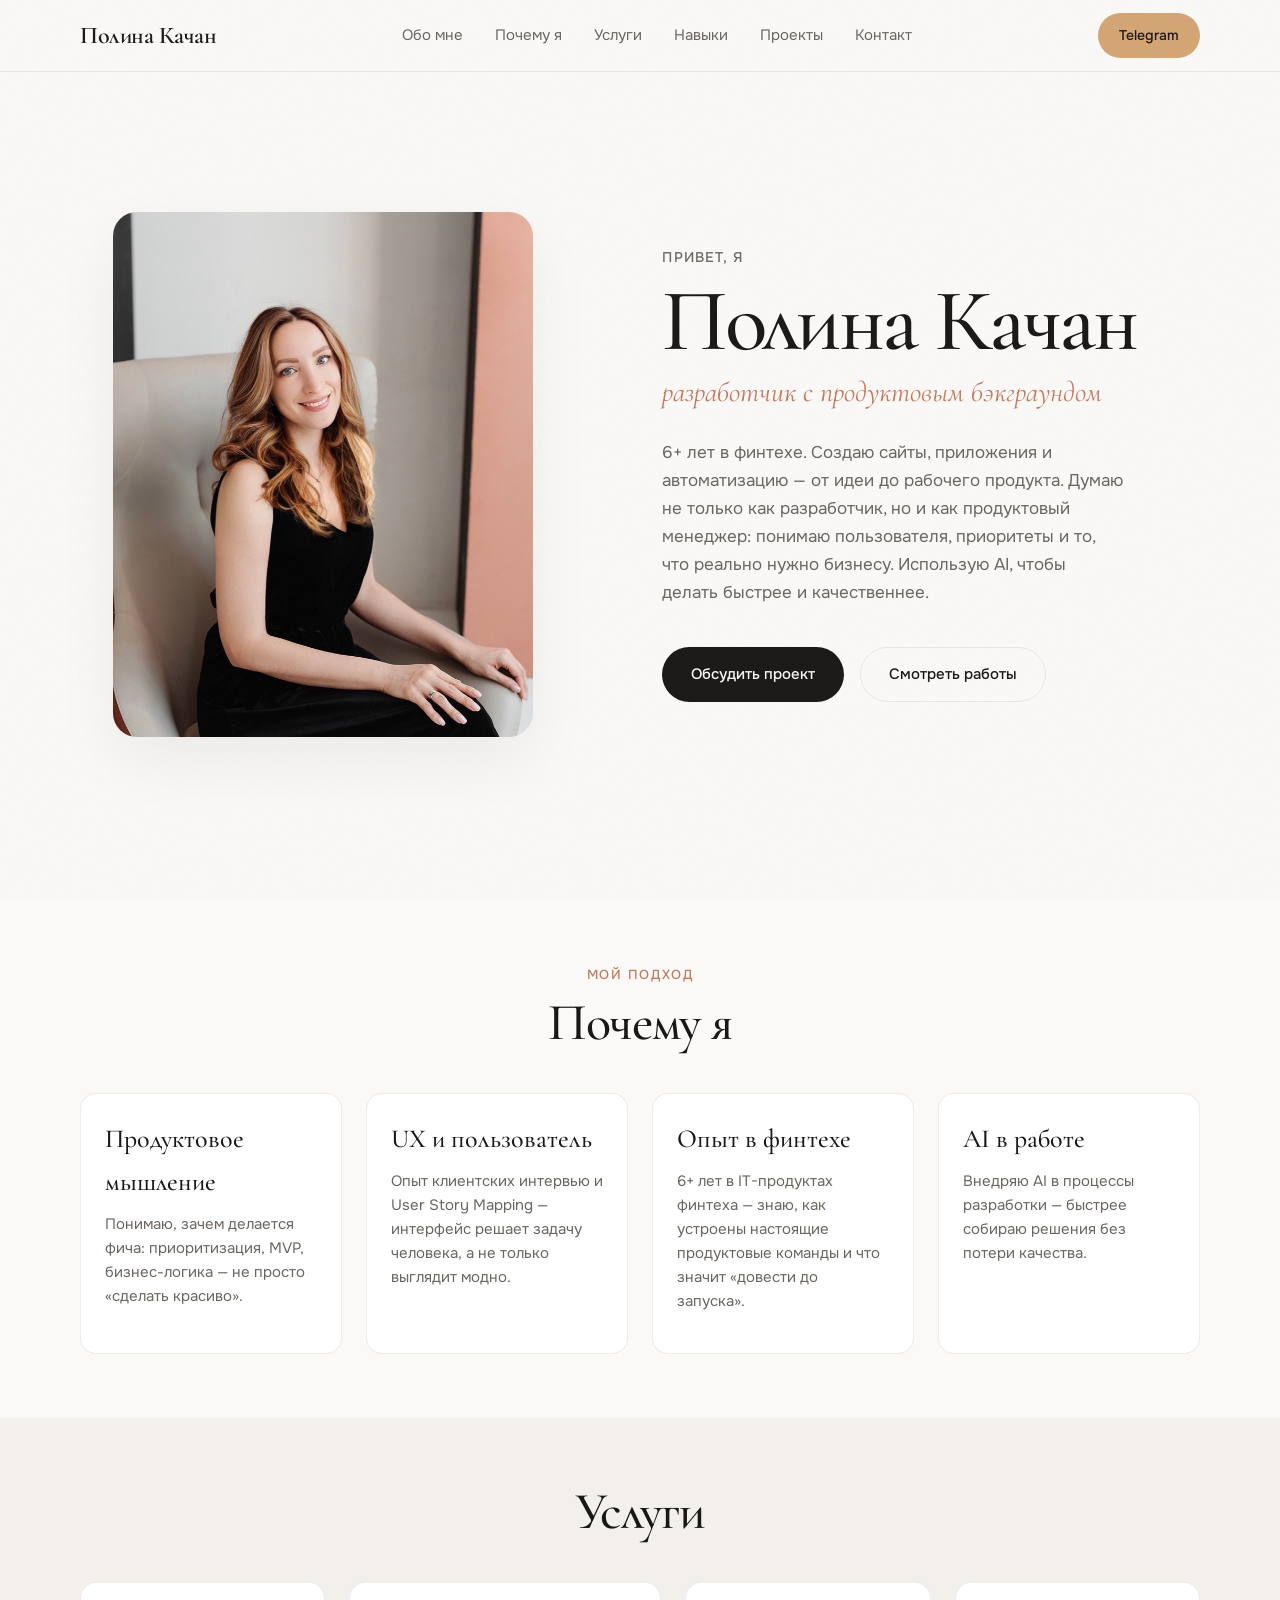
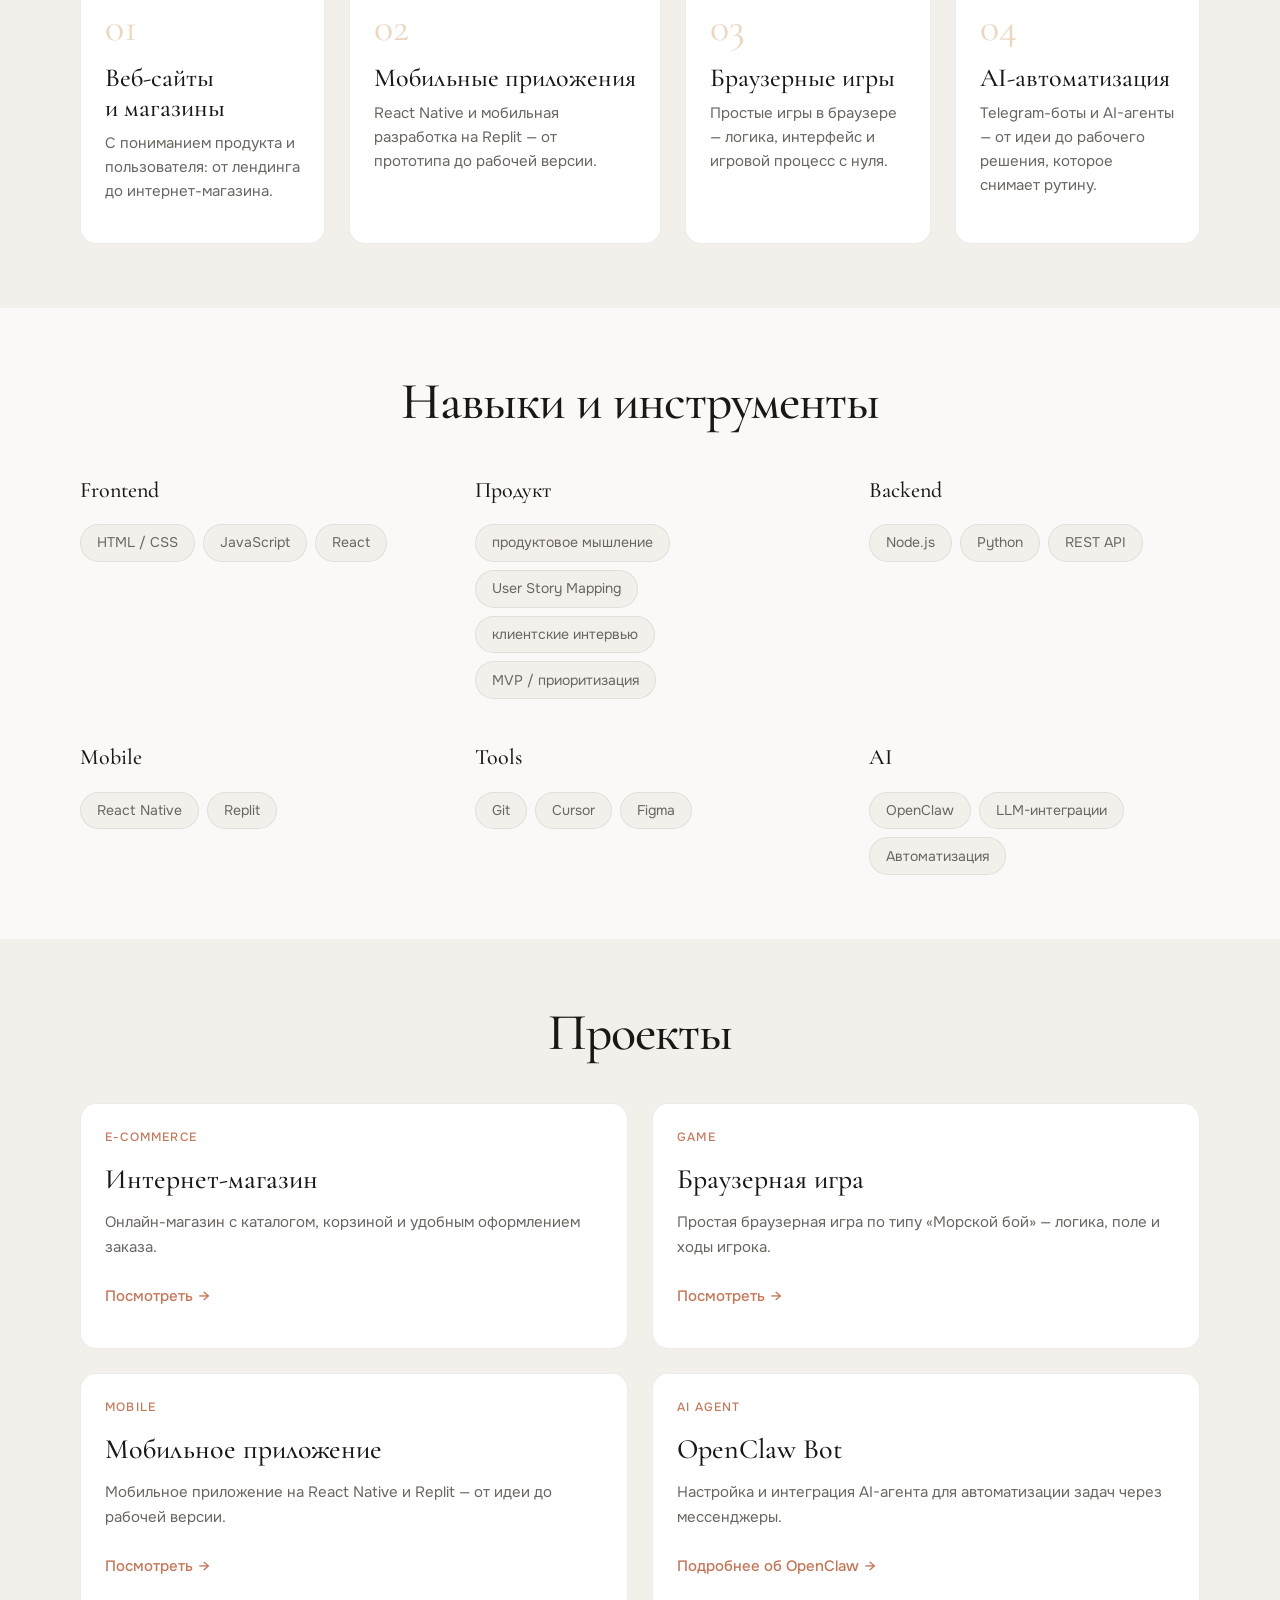
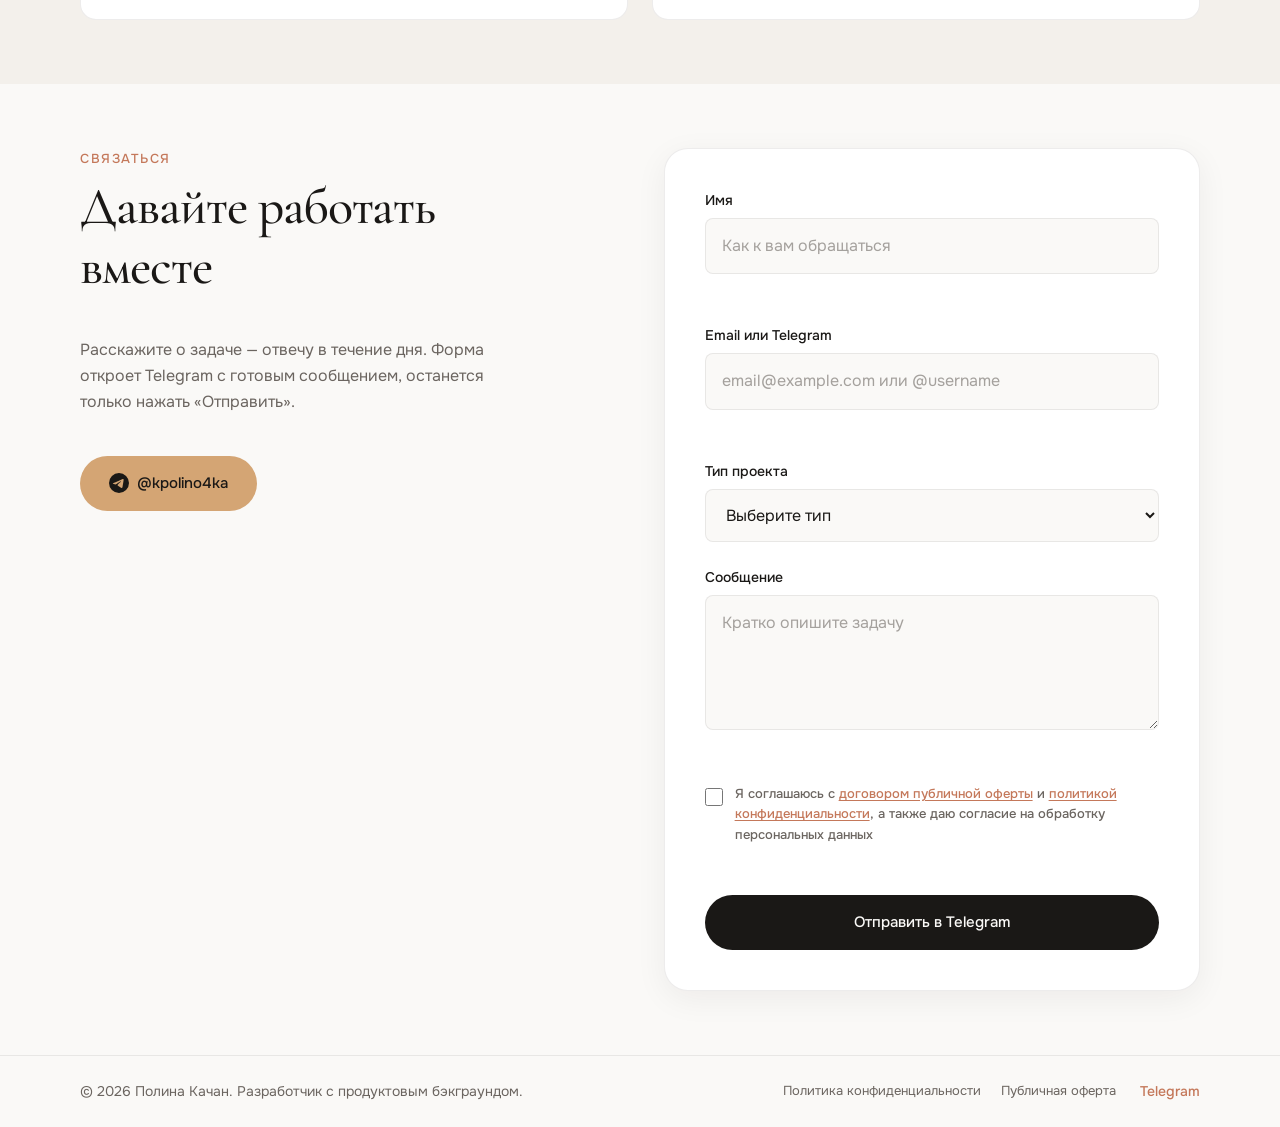
==== commit a6daa11f: "Добавь Договор публичной оферты и политику конфиденциальности, а также кнопку согласия в форме для о" ====
--- a/index.html
+++ b/index.html
@@ -54,13 +54,13 @@
       <div class="hero__inner container">
         <div class="hero__photo reveal">
           <div class="hero__photo-frame">
-            <img src="assets/portrait.jpg" alt="Полина Качан — разработчик" width="480" height="600" loading="eager">
+            <img src="assets/portrait.jpg" alt="Полина Качан — разработчик с продуктовым бэкграундом" width="480" height="600" loading="eager">
           </div>
         </div>
         <div class="hero__content reveal">
           <p class="hero__eyebrow">Привет, я</p>
           <h1 class="hero__title" id="hero-title">Полина Качан</h1>
-          <p class="hero__role">разработчик</p>
+          <p class="hero__role">разработчик с продуктовым бэкграундом</p>
           <p class="hero__bio">
             6+ лет в финтехе. Создаю сайты, приложения и автоматизацию — от идеи до рабочего продукта.
             Думаю не только как разработчик, но и как продуктовый менеджер: понимаю пользователя,
@@ -105,7 +105,6 @@
     <section class="services section section--alt" id="services" aria-labelledby="services-title">
       <div class="container">
         <header class="section-header reveal">
-          <p class="section-eyebrow">Что я делаю</p>
           <h2 class="section-title" id="services-title">Услуги</h2>
         </header>
         <div class="services__grid">
@@ -117,12 +116,12 @@
           <article class="service-card reveal">
             <span class="service-card__num" aria-hidden="true">02</span>
             <h3 class="service-card__title">Мобильные&nbsp;приложения</h3>
-            <p class="service-card__text">iOS, Android и кроссплатформенная разработка. От прототипа до публикации в сторах.</p>
+            <p class="service-card__text">React Native и мобильная разработка на Replit — от прототипа до рабочей версии.</p>
           </article>
           <article class="service-card reveal">
             <span class="service-card__num" aria-hidden="true">03</span>
-            <h3 class="service-card__title">Игры и интерактив</h3>
-            <p class="service-card__text">Браузерные игры и gamified-опыт — когда нужно вовлечь, а не просто показать информацию.</p>
+            <h3 class="service-card__title">Браузерные игры</h3>
+            <p class="service-card__text">Простые игры в браузере — логика, интерфейс и игровой процесс с нуля.</p>
           </article>
           <article class="service-card reveal">
             <span class="service-card__num" aria-hidden="true">04</span>
@@ -137,8 +136,7 @@
     <section class="skills section" id="skills" aria-labelledby="skills-title">
       <div class="container">
         <header class="section-header reveal">
-          <p class="section-eyebrow">Стек и инструменты</p>
-          <h2 class="section-title" id="skills-title">Навыки</h2>
+          <h2 class="section-title" id="skills-title">Навыки и инструменты</h2>
         </header>
         <div class="skills__groups">
           <div class="skill-group reveal">
@@ -170,7 +168,7 @@
             <h3 class="skill-group__title">Mobile</h3>
             <ul class="skill-tags">
               <li>React Native</li>
-              <li>Flutter</li>
+              <li>Replit</li>
             </ul>
           </div>
           <div class="skill-group reveal">
@@ -197,7 +195,6 @@
     <section class="projects section section--alt" id="projects" aria-labelledby="projects-title">
       <div class="container">
         <header class="section-header reveal">
-          <p class="section-eyebrow">Портфолио</p>
           <h2 class="section-title" id="projects-title">Проекты</h2>
         </header>
         <div class="projects__grid">
@@ -213,7 +210,7 @@
           <article class="project-card reveal">
             <p class="project-card__type">Game</p>
             <h3 class="project-card__title">Браузерная игра</h3>
-            <p class="project-card__text">Интерактивная игра с продуманной механикой и отзывчивым интерфейсом.</p>
+            <p class="project-card__text">Простая браузерная игра по типу «Морской бой» — логика, поле и ходы игрока.</p>
             <a class="project-card__link" href="#" target="_blank" rel="noopener noreferrer">
               Посмотреть
               <span aria-hidden="true">→</span>
@@ -222,7 +219,7 @@
           <article class="project-card reveal">
             <p class="project-card__type">Mobile</p>
             <h3 class="project-card__title">Мобильное приложение</h3>
-            <p class="project-card__text">Кроссплатформенное приложение с нативным ощущением и чистой архитектурой.</p>
+            <p class="project-card__text">Мобильное приложение на React Native и Replit — от идеи до рабочей версии.</p>
             <a class="project-card__link" href="#" target="_blank" rel="noopener noreferrer">
               Посмотреть
               <span aria-hidden="true">→</span>
@@ -278,7 +275,7 @@
                 <option value="">Выберите тип</option>
                 <option value="web">Веб-сайт / магазин</option>
                 <option value="mobile">Мобильное приложение</option>
-                <option value="game">Игра / интерактив</option>
+                <option value="game">Браузерная игра</option>
                 <option value="bot">Бот / автоматизация</option>
                 <option value="other">Другое</option>
               </select>
@@ -287,6 +284,17 @@
               <label for="message">Сообщение</label>
               <textarea id="message" name="message" rows="4" required placeholder="Кратко опишите задачу"></textarea>
               <span class="form-error" id="message-error" role="alert"></span>
+            </div>
+            <div class="form-group form-group--consent">
+              <label class="form-consent">
+                <input type="checkbox" id="consent" name="consent" required>
+                <span class="form-consent__text">
+                  Я соглашаюсь с <a href="offer.html" target="_blank" rel="noopener noreferrer">договором публичной оферты</a>
+                  и <a href="privacy.html" target="_blank" rel="noopener noreferrer">политикой конфиденциальности</a>,
+                  а также даю согласие на обработку персональных данных
+                </span>
+              </label>
+              <span class="form-error" id="consent-error" role="alert"></span>
             </div>
             <button class="btn btn--primary btn--full" type="submit">Отправить в Telegram</button>
           </form>
@@ -302,8 +310,14 @@
 
   <footer class="footer">
     <div class="container footer__inner">
-      <p class="footer__copy">&copy; <span id="year"></span> Полина Качан. Разработчик.</p>
-      <a class="footer__link" href="https://t.me/kpolino4ka" target="_blank" rel="noopener noreferrer">Telegram</a>
+      <p class="footer__copy">&copy; <span id="year"></span> Полина Качан. Разработчик с продуктовым бэкграундом.</p>
+      <div class="footer__links">
+        <nav class="footer__legal" aria-label="Юридические документы">
+          <a href="privacy.html">Политика конфиденциальности</a>
+          <a href="offer.html">Публичная оферта</a>
+        </nav>
+        <a class="footer__link" href="https://t.me/kpolino4ka" target="_blank" rel="noopener noreferrer">Telegram</a>
+      </div>
     </div>
   </footer>
 
--- a/css/styles.css
+++ b/css/styles.css
@@ -367,7 +367,7 @@
 
 .hero__role {
   font-family: var(--font-display);
-  font-size: clamp(1.5rem, 4vw, 2rem);
+  font-size: clamp(1.25rem, 3.5vw, 1.75rem);
   font-style: italic;
   font-weight: 400;
   color: var(--color-accent-deep);
@@ -636,6 +636,46 @@
   border-color: var(--color-accent-deep);
 }
 
+.form-group--consent {
+  margin-top: 0.25rem;
+}
+
+.form-consent {
+  display: flex;
+  align-items: flex-start;
+  gap: 0.75rem;
+  cursor: pointer;
+}
+
+.form-consent input[type="checkbox"] {
+  flex-shrink: 0;
+  width: 1.125rem;
+  height: 1.125rem;
+  margin-top: 0.2rem;
+  accent-color: var(--color-accent-deep);
+  cursor: pointer;
+}
+
+.form-consent__text {
+  font-size: 0.8125rem;
+  line-height: 1.55;
+  color: var(--color-text-muted);
+}
+
+.form-consent__text a {
+  color: var(--color-accent-deep);
+  text-decoration: underline;
+  text-underline-offset: 2px;
+}
+
+.form-consent__text a:hover {
+  color: var(--color-text);
+}
+
+.form-consent.error .form-consent__text {
+  color: var(--color-accent-deep);
+}
+
 .form-error {
   font-size: 0.8125rem;
   color: var(--color-accent-deep);
@@ -667,9 +707,140 @@
 
 .footer__inner {
   display: flex;
+  align-items: flex-start;
+  justify-content: space-between;
+  gap: var(--space-md);
+  flex-wrap: wrap;
+}
+
+.footer__links {
+  display: flex;
+  flex-direction: column;
+  align-items: flex-end;
+  gap: 0.625rem;
+}
+
+.footer__legal {
+  display: flex;
+  flex-wrap: wrap;
+  justify-content: flex-end;
+  gap: 0.5rem 1.25rem;
+}
+
+.footer__legal a {
+  font-size: 0.8125rem;
+  color: var(--color-text-muted);
+  transition: color var(--transition);
+}
+
+.footer__legal a:hover {
+  color: var(--color-text);
+}
+
+.footer__inner--legal {
+  align-items: center;
+}
+
+@media (min-width: 768px) {
+  .footer__inner {
+    align-items: center;
+  }
+
+  .footer__links {
+    flex-direction: row;
+    align-items: center;
+    gap: 1.5rem;
+  }
+}
+
+/* ===== Legal pages ===== */
+.legal-page {
+  display: flex;
+  flex-direction: column;
+  min-height: 100vh;
+}
+
+.legal-header {
+  padding-block: var(--space-md);
+  border-bottom: 1px solid var(--color-border);
+  background: rgba(250, 249, 247, 0.95);
+}
+
+.legal-header__inner {
+  display: flex;
   align-items: center;
   justify-content: space-between;
   gap: var(--space-sm);
+}
+
+.legal-header__logo {
+  font-family: var(--font-display);
+  font-size: 1.375rem;
+  font-weight: 600;
+}
+
+.legal-header__back {
+  font-size: 0.875rem;
+  color: var(--color-text-muted);
+  transition: color var(--transition);
+}
+
+.legal-header__back:hover {
+  color: var(--color-text);
+}
+
+.legal-content {
+  flex: 1;
+  padding-block: var(--space-xl);
+  max-width: 720px;
+}
+
+.legal-content__title {
+  font-family: var(--font-display);
+  font-size: clamp(2rem, 5vw, 2.75rem);
+  font-weight: 500;
+  margin-bottom: var(--space-xs);
+}
+
+.legal-content__updated {
+  font-size: 0.875rem;
+  color: var(--color-text-muted);
+  margin-bottom: var(--space-lg);
+}
+
+.legal-section {
+  margin-bottom: var(--space-lg);
+}
+
+.legal-section h2 {
+  font-family: var(--font-display);
+  font-size: 1.375rem;
+  font-weight: 500;
+  margin-bottom: var(--space-sm);
+}
+
+.legal-section p,
+.legal-section li {
+  font-size: 0.9375rem;
+  color: var(--color-text-muted);
+  line-height: 1.65;
+  margin-bottom: var(--space-sm);
+}
+
+.legal-section ul {
+  list-style: disc;
+  padding-left: 1.25rem;
+  margin-bottom: var(--space-sm);
+}
+
+.legal-section a {
+  color: var(--color-accent-deep);
+  text-decoration: underline;
+  text-underline-offset: 2px;
+}
+
+.legal-section a:hover {
+  color: var(--color-text);
 }
 
 .footer__copy {
